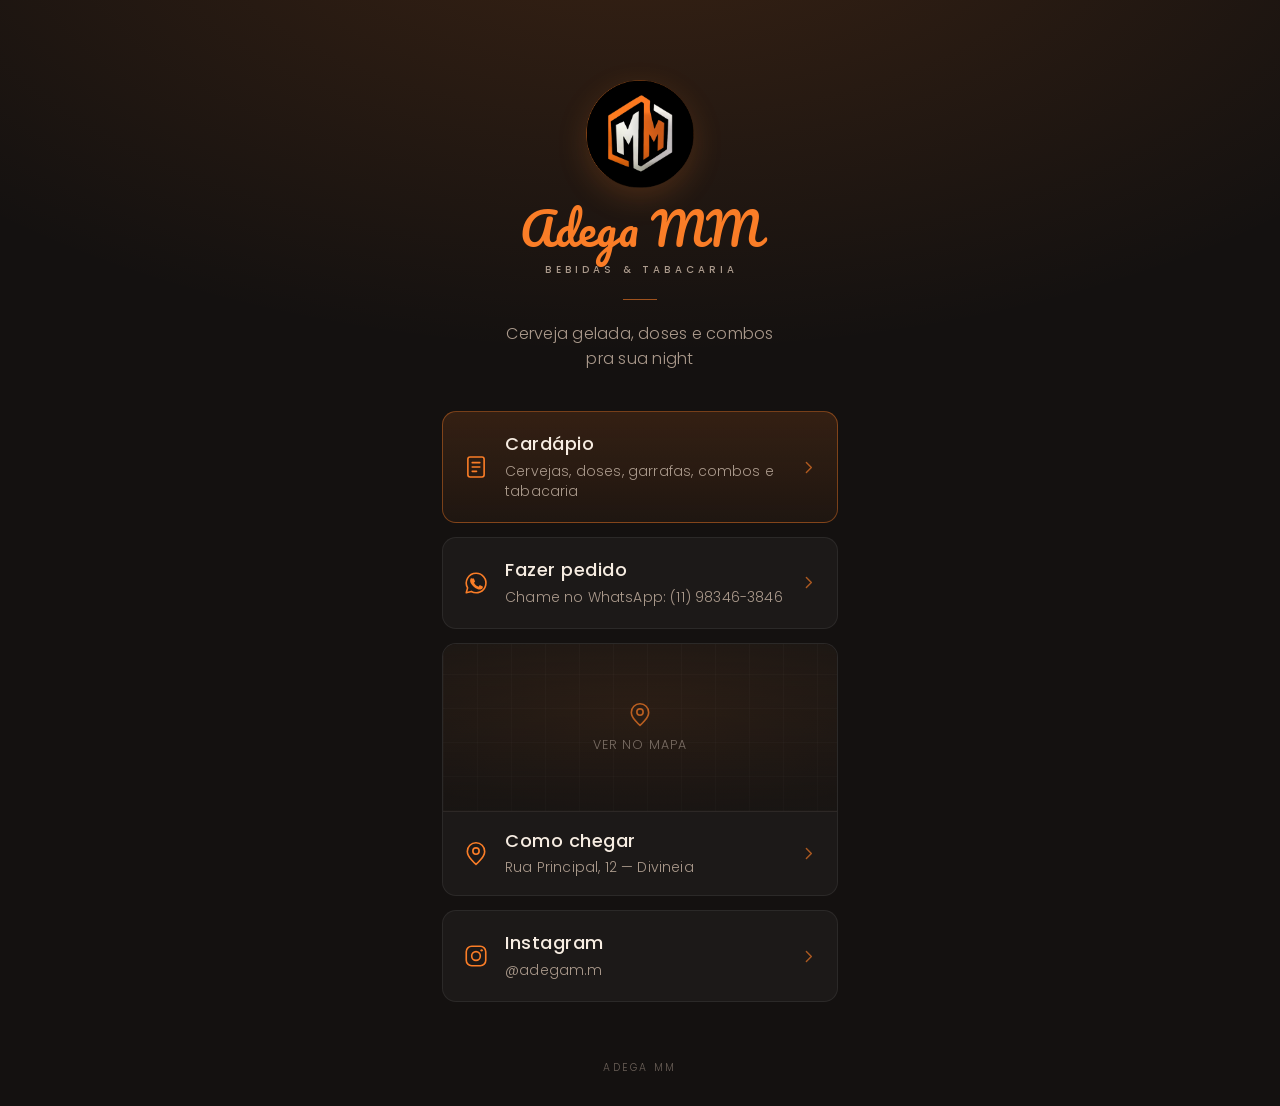
==== index.html @ 306d53d6 "Cria site de cardápio da Adega MM Site estático (sem backend) inspirado no catálogo do Brisa Lounge " ====
<!DOCTYPE html>
<html lang="pt-BR">
<head>
<meta charset="UTF-8">
<meta name="viewport" content="width=device-width, initial-scale=1.0">
<title>Adega MM</title>
<meta name="description" content="Cervejas, doses, garrafas, combos e tabacaria. Peça pelo WhatsApp.">
<meta property="og:title" content="Adega MM">
<meta property="og:description" content="Cervejas, doses, garrafas, combos e tabacaria.">
<meta property="og:image" content="assets/img/logo.png">
<meta property="og:type" content="website">
<link rel="icon" type="image/png" href="assets/img/favicon.png">
<link rel="apple-touch-icon" href="assets/img/apple-touch-icon.png">
<link rel="preconnect" href="https://fonts.googleapis.com">
<link rel="preconnect" href="https://fonts.gstatic.com" crossorigin>
<link rel="stylesheet" href="https://fonts.googleapis.com/css2?family=Pacifico&family=Poppins:wght@300;400;500;600&display=swap">
<style>
  :root {
    --ink: #141110;
    --orange: #fa7d27;
    --orange-light: #ff9a4d;
    --text: #f7ede2;
    --text-dim: #ab9a8c;
    --hairline: rgba(250, 125, 39, 0.2);
    --glass: rgba(255, 255, 255, 0.035);
  }

  * { box-sizing: border-box; }

  html { -webkit-text-size-adjust: 100%; }

  body {
    margin: 0;
    min-height: 100vh;
    min-height: 100dvh;
    background:
      radial-gradient(120% 70% at 50% -10%, rgba(250,125,39,0.16) 0%, transparent 60%),
      var(--ink);
    color: var(--text);
    font-family: 'Poppins', 'Helvetica Neue', Arial, sans-serif;
    font-weight: 300;
    -webkit-font-smoothing: antialiased;
    display: flex;
    flex-direction: column;
  }

  .wrap {
    flex: 1 0 auto;
    width: 100%;
    max-width: 440px;
    margin: 0 auto;
    padding: 52px 22px 24px;
    display: flex;
    flex-direction: column;
    justify-content: center;
  }

  .lockup {
    text-align: center;
    margin-bottom: 40px;
  }
  .lockup img {
    width: 108px;
    height: auto;
    margin: 0 auto 18px;
    display: block;
    border-radius: 50%;
    box-shadow: 0 10px 30px rgba(250, 125, 39, 0.18);
  }
  .wordmark {
    font-family: 'Pacifico', cursive;
    font-weight: 400;
    font-size: 2.5rem;
    line-height: 1;
    margin: 0;
    color: var(--orange);
  }
  .sub-mark {
    margin: 12px 0 0;
    font-size: 0.62rem;
    font-weight: 500;
    letter-spacing: 0.42em;
    text-indent: 0.42em;
    text-transform: uppercase;
    color: var(--text-dim);
  }
  .rule {
    width: 34px;
    height: 1px;
    background: var(--orange);
    opacity: 0.6;
    margin: 22px auto;
    border: 0;
  }
  .tagline {
    margin: 0;
    font-size: 1rem;
    line-height: 1.55;
    color: var(--text-dim);
    letter-spacing: 0.015em;
  }

  nav {
    display: flex;
    flex-direction: column;
    gap: 14px;
  }

  .card {
    position: relative;
    display: flex;
    align-items: center;
    gap: 16px;
    padding: 21px 20px;
    border-radius: 14px;
    background: var(--glass);
    border: 1px solid rgba(255, 255, 255, 0.07);
    color: var(--text);
    text-decoration: none;
    -webkit-tap-highlight-color: transparent;
    transition: border-color 0.25s ease, background 0.25s ease, transform 0.15s ease;
  }
  .card:hover {
    background: rgba(255, 255, 255, 0.06);
    border-color: var(--hairline);
  }
  .card:active { transform: scale(0.985); }
  .card:focus-visible {
    outline: 2px solid var(--orange);
    outline-offset: 3px;
  }

  .card.primary {
    background: linear-gradient(180deg, rgba(250,125,39,0.14) 0%, rgba(250,125,39,0.05) 100%);
    border-color: rgba(250, 125, 39, 0.4);
  }
  .card.primary:hover { border-color: rgba(250, 125, 39, 0.68); }

  .card .icon {
    flex: 0 0 auto;
    width: 26px;
    height: 26px;
    color: var(--orange);
  }
  .card .icon svg { display: block; width: 100%; height: 100%; }

  .card .body { flex: 1 1 auto; min-width: 0; }
  .card .label {
    display: block;
    font-size: 1.12rem;
    font-weight: 500;
    letter-spacing: 0.028em;
    line-height: 1.25;
  }
  .card .meta {
    display: block;
    margin-top: 5px;
    font-size: 0.87rem;
    font-weight: 300;
    line-height: 1.45;
    color: var(--text-dim);
    letter-spacing: 0.012em;
  }
  .card .chev {
    flex: 0 0 auto;
    width: 17px;
    height: 17px;
    color: var(--orange);
    opacity: 0.65;
    transition: opacity 0.25s ease, transform 0.25s ease;
  }
  .card:hover .chev { opacity: 1; transform: translateX(2px); }
  .card .chev svg { display: block; width: 100%; height: 100%; }

  .card.with-map {
    flex-direction: column;
    align-items: stretch;
    gap: 0;
    padding: 0;
    overflow: hidden;
  }
  .map-frame {
    position: relative;
    height: 168px;
    background: #1d1815;
    border-bottom: 1px solid rgba(255, 255, 255, 0.07);
    overflow: hidden;
  }
  .map-fallback {
    position: absolute;
    inset: 0;
    display: flex;
    flex-direction: column;
    align-items: center;
    justify-content: center;
    gap: 9px;
    color: var(--text-dim);
    background:
      radial-gradient(120% 90% at 50% 40%, rgba(250,125,39,0.1) 0%, transparent 70%),
      repeating-linear-gradient(90deg, rgba(255,255,255,0.028) 0 1px, transparent 1px 34px),
      repeating-linear-gradient(0deg, rgba(255,255,255,0.028) 0 1px, transparent 1px 34px);
  }
  .map-fallback svg { width: 26px; height: 26px; color: var(--orange); }
  .map-fallback span {
    font-size: 0.78rem;
    letter-spacing: 0.09em;
    text-transform: uppercase;
  }
  .map-frame iframe {
    position: relative;
    width: 100%;
    height: 100%;
    border: 0;
    display: block;
    filter: invert(0.9) hue-rotate(180deg) saturate(0.55) brightness(0.95) contrast(0.92);
    pointer-events: none;
    opacity: 0;
    transition: opacity 0.4s ease;
  }
  .map-frame iframe.is-ready { opacity: 1; }
  .map-frame::after {
    content: '';
    position: absolute;
    inset: 0;
    background: linear-gradient(180deg, rgba(20,17,16,0.18) 0%, rgba(20,17,16,0.42) 100%);
    pointer-events: none;
  }
  .card .card-inner {
    display: flex;
    align-items: center;
    gap: 16px;
    padding: 18px 20px;
  }

  footer {
    flex: 0 0 auto;
    text-align: center;
    padding: 34px 26px 30px;
    font-size: 0.66rem;
    font-weight: 300;
    letter-spacing: 0.22em;
    text-transform: uppercase;
    color: #6b6058;
  }

  @media (prefers-reduced-motion: no-preference) {
    .reveal {
      opacity: 0;
      transform: translateY(12px);
      animation: rise 0.65s cubic-bezier(0.22, 1, 0.36, 1) forwards;
    }
    .lockup.reveal { animation-delay: 0.05s; }
    nav .reveal:nth-child(1) { animation-delay: 0.20s; }
    nav .reveal:nth-child(2) { animation-delay: 0.29s; }
    nav .reveal:nth-child(3) { animation-delay: 0.38s; }
    nav .reveal:nth-child(4) { animation-delay: 0.47s; }
    @keyframes rise {
      to { opacity: 1; transform: translateY(0); }
    }
  }

  @media (min-width: 480px) {
    .wrap { padding-top: 80px; }
    .wordmark { font-size: 2.8rem; }
  }
</style>
</head>
<body>

<div class="wrap">

  <header class="lockup reveal">
    <img src="assets/img/logo.png" alt="Adega MM">
    <h1 class="wordmark">Adega MM</h1>
    <p class="sub-mark">Bebidas &amp; Tabacaria</p>
    <hr class="rule">
    <p class="tagline">Cerveja gelada, doses e combos<br>pra sua night</p>
  </header>

  <nav>
    <a class="card primary reveal" href="cardapio.html">
      <span class="icon" aria-hidden="true">
        <svg viewBox="0 0 24 24" fill="none" stroke="currentColor" stroke-width="1.5" stroke-linecap="round" stroke-linejoin="round">
          <rect x="4.5" y="2.75" width="15" height="18.5" rx="2"/>
          <path d="M8.5 8h7M8.5 12h7M8.5 16h4"/>
        </svg>
      </span>
      <span class="body">
        <span class="label">Cardápio</span>
        <span class="meta">Cervejas, doses, garrafas, combos e tabacaria</span>
      </span>
      <span class="chev" aria-hidden="true">
        <svg viewBox="0 0 24 24" fill="none" stroke="currentColor" stroke-width="2" stroke-linecap="round" stroke-linejoin="round"><path d="M9 5l7 7-7 7"/></svg>
      </span>
    </a>

    <a class="card reveal" href="https://wa.me/5511983463846" target="_blank" rel="noopener">
      <span class="icon" aria-hidden="true">
        <svg viewBox="0 0 24 24" fill="none" stroke="currentColor" stroke-width="1.5" stroke-linecap="round" stroke-linejoin="round">
          <path d="M12 3a9 9 0 0 0-7.75 13.5L3 21l4.65-1.22A9 9 0 1 0 12 3Z"/>
          <path d="M8.5 8.2c.2-.45.4-.46.6-.47.16 0 .35 0 .5.02.16.02.38-.06.6.46.22.53.75 1.84.82 1.98.07.13.11.29.02.47-.09.18-.14.29-.27.44-.13.16-.28.35-.4.47-.13.13-.27.27-.12.53.16.27.7 1.15 1.5 1.86 1.03.92 1.9 1.21 2.16 1.35.27.13.42.11.58-.07.16-.18.68-.8.86-1.07.18-.27.36-.22.6-.13.25.09 1.58.75 1.85.88.27.13.45.2.51.31.07.13.07.71-.16 1.4-.24.68-1.38 1.3-1.9 1.38-.5.08-1.13.11-1.83-.11-.42-.13-.96-.31-1.66-.6-2.92-1.26-4.83-4.2-4.98-4.4-.15-.2-1.2-1.6-1.2-3.05 0-1.45.76-2.16 1.03-2.46Z" fill="currentColor" stroke="none"/>
        </svg>
      </span>
      <span class="body">
        <span class="label">Fazer pedido</span>
        <span class="meta">Chame no WhatsApp: (11) 98346-3846</span>
      </span>
      <span class="chev" aria-hidden="true">
        <svg viewBox="0 0 24 24" fill="none" stroke="currentColor" stroke-width="2" stroke-linecap="round" stroke-linejoin="round"><path d="M9 5l7 7-7 7"/></svg>
      </span>
    </a>

    <a class="card with-map reveal" href="https://www.google.com/maps/search/?api=1&amp;query=Rua+Principal%2C+12+-+Divineia" target="_blank" rel="noopener">
      <span class="map-frame">
        <span class="map-fallback" aria-hidden="true">
          <svg viewBox="0 0 24 24" fill="none" stroke="currentColor" stroke-width="1.5" stroke-linecap="round" stroke-linejoin="round">
            <path d="M20 10.5c0 5.4-8 12-8 12s-8-6.6-8-12a8 8 0 0 1 16 0Z"/>
            <circle cx="12" cy="10.2" r="2.9"/>
          </svg>
          <span>Ver no mapa</span>
        </span>
        <iframe id="mapFrame"
          src="https://maps.google.com/maps?q=Rua%20Principal%2C%2012%2C%20Divineia&amp;z=16&amp;output=embed"
          loading="lazy"
          referrerpolicy="no-referrer-when-downgrade"
          title="Mapa da localização da Adega MM"
          tabindex="-1"
          aria-hidden="true"></iframe>
      </span>
      <span class="card-inner">
        <span class="icon" aria-hidden="true">
          <svg viewBox="0 0 24 24" fill="none" stroke="currentColor" stroke-width="1.5" stroke-linecap="round" stroke-linejoin="round">
            <path d="M20 10.5c0 5.4-8 12-8 12s-8-6.6-8-12a8 8 0 0 1 16 0Z"/>
            <circle cx="12" cy="10.2" r="2.9"/>
          </svg>
        </span>
        <span class="body">
          <span class="label">Como chegar</span>
          <span class="meta">Rua Principal, 12 — Divineia</span>
        </span>
        <span class="chev" aria-hidden="true">
          <svg viewBox="0 0 24 24" fill="none" stroke="currentColor" stroke-width="2" stroke-linecap="round" stroke-linejoin="round"><path d="M9 5l7 7-7 7"/></svg>
        </span>
      </span>
    </a>

    <a class="card reveal" href="https://instagram.com/adegam.m" target="_blank" rel="noopener">
      <span class="icon" aria-hidden="true">
        <svg viewBox="0 0 24 24" fill="none" stroke="currentColor" stroke-width="1.5" stroke-linecap="round" stroke-linejoin="round">
          <rect x="3" y="3" width="18" height="18" rx="5"/>
          <circle cx="12" cy="12" r="4"/>
          <circle cx="17.2" cy="6.8" r="1.1" fill="currentColor" stroke="none"/>
        </svg>
      </span>
      <span class="body">
        <span class="label">Instagram</span>
        <span class="meta">@adegam.m</span>
      </span>
      <span class="chev" aria-hidden="true">
        <svg viewBox="0 0 24 24" fill="none" stroke="currentColor" stroke-width="2" stroke-linecap="round" stroke-linejoin="round"><path d="M9 5l7 7-7 7"/></svg>
      </span>
    </a>
  </nav>

</div>

<footer>Adega MM</footer>

<script>
  (function () {
    var f = document.getElementById('mapFrame');
    if (!f) return;
    f.addEventListener('load', function () { f.classList.add('is-ready'); });
  })();
</script>

</body>
</html>
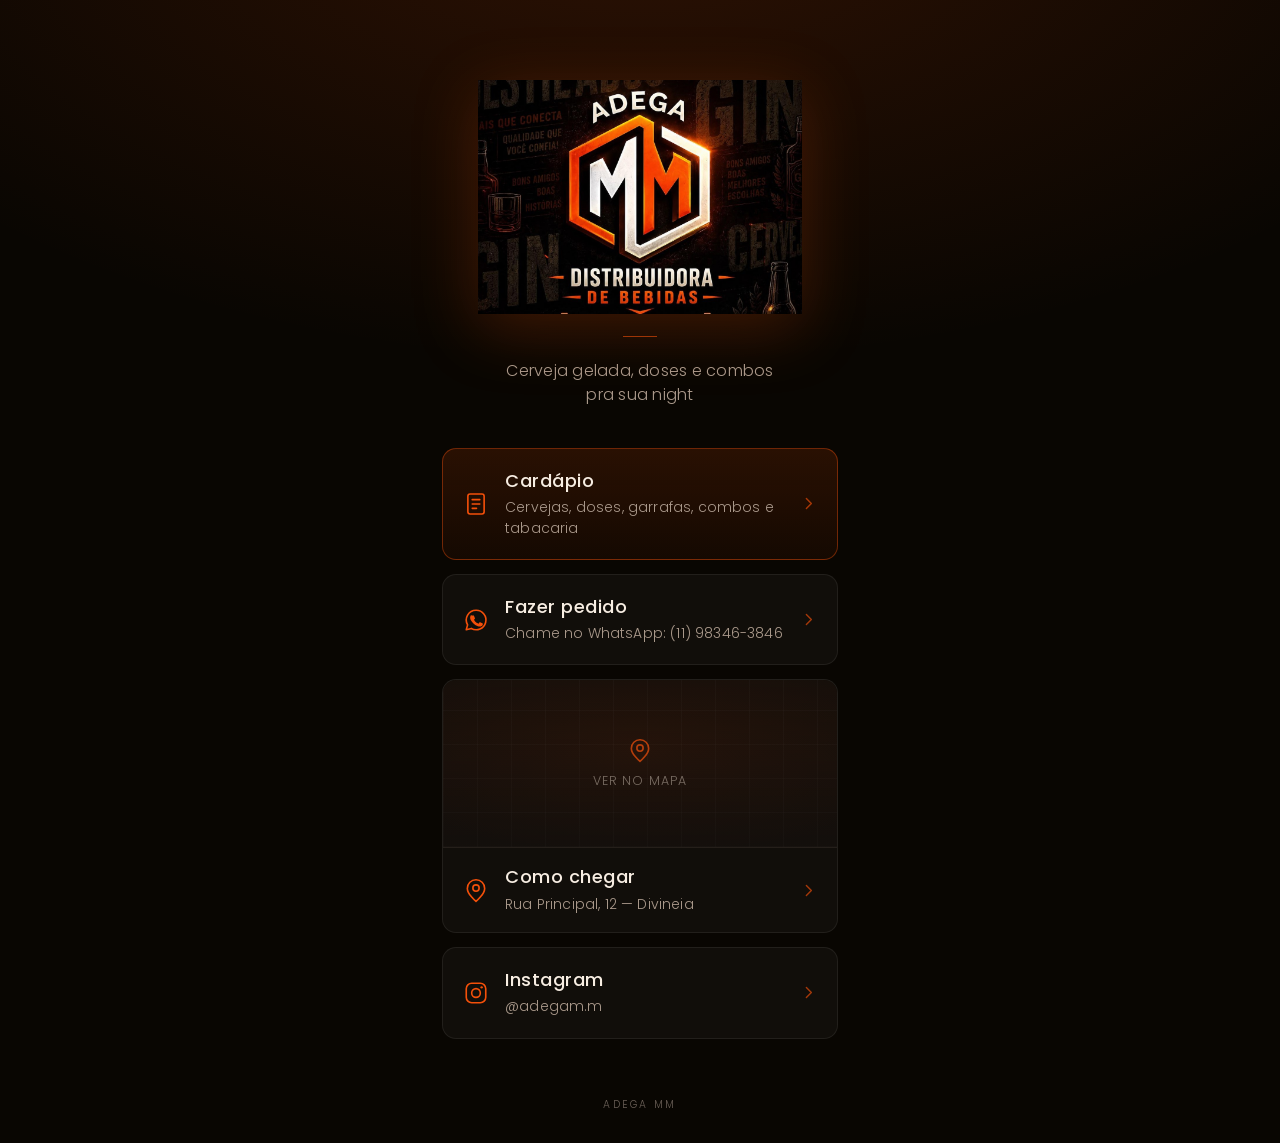
==== commit 040c9914: "Atualiza site pra nova identidade visual da Adega MM Cliente trocou de logo: agora é "ADEGA" + hexág" ====
--- a/index.html
+++ b/index.html
@@ -7,21 +7,21 @@
 <meta name="description" content="Cervejas, doses, garrafas, combos e tabacaria. Peça pelo WhatsApp.">
 <meta property="og:title" content="Adega MM">
 <meta property="og:description" content="Cervejas, doses, garrafas, combos e tabacaria.">
-<meta property="og:image" content="assets/img/logo.png">
+<meta property="og:image" content="assets/img/lockup.jpg">
 <meta property="og:type" content="website">
 <link rel="icon" type="image/png" href="assets/img/favicon.png">
 <link rel="apple-touch-icon" href="assets/img/apple-touch-icon.png">
 <link rel="preconnect" href="https://fonts.googleapis.com">
 <link rel="preconnect" href="https://fonts.gstatic.com" crossorigin>
-<link rel="stylesheet" href="https://fonts.googleapis.com/css2?family=Pacifico&family=Poppins:wght@300;400;500;600&display=swap">
+<link rel="stylesheet" href="https://fonts.googleapis.com/css2?family=Anton&family=Poppins:wght@300;400;500;600&display=swap">
 <style>
   :root {
-    --ink: #141110;
-    --orange: #fa7d27;
-    --orange-light: #ff9a4d;
+    --ink: #090602;
+    --orange: #f4500a;
+    --orange-light: #ff8a4a;
     --text: #f7ede2;
     --text-dim: #ab9a8c;
-    --hairline: rgba(250, 125, 39, 0.2);
+    --hairline: rgba(244, 80, 10, 0.2);
     --glass: rgba(255, 255, 255, 0.035);
   }
 
@@ -34,7 +34,7 @@
     min-height: 100vh;
     min-height: 100dvh;
     background:
-      radial-gradient(120% 70% at 50% -10%, rgba(250,125,39,0.16) 0%, transparent 60%),
+      radial-gradient(120% 70% at 50% -10%, rgba(244,80,10,0.16) 0%, transparent 60%),
       var(--ink);
     color: var(--text);
     font-family: 'Poppins', 'Helvetica Neue', Arial, sans-serif;
@@ -60,29 +60,12 @@
     margin-bottom: 40px;
   }
   .lockup img {
-    width: 108px;
+    width: 82%;
+    max-width: 300px;
     height: auto;
-    margin: 0 auto 18px;
+    margin: 0 auto;
     display: block;
-    border-radius: 50%;
-    box-shadow: 0 10px 30px rgba(250, 125, 39, 0.18);
-  }
-  .wordmark {
-    font-family: 'Pacifico', cursive;
-    font-weight: 400;
-    font-size: 2.5rem;
-    line-height: 1;
-    margin: 0;
-    color: var(--orange);
-  }
-  .sub-mark {
-    margin: 12px 0 0;
-    font-size: 0.62rem;
-    font-weight: 500;
-    letter-spacing: 0.42em;
-    text-indent: 0.42em;
-    text-transform: uppercase;
-    color: var(--text-dim);
+    filter: drop-shadow(0 14px 32px rgba(244, 80, 10, 0.22));
   }
   .rule {
     width: 34px;
@@ -131,10 +114,10 @@
   }
 
   .card.primary {
-    background: linear-gradient(180deg, rgba(250,125,39,0.14) 0%, rgba(250,125,39,0.05) 100%);
-    border-color: rgba(250, 125, 39, 0.4);
-  }
-  .card.primary:hover { border-color: rgba(250, 125, 39, 0.68); }
+    background: linear-gradient(180deg, rgba(244,80,10,0.14) 0%, rgba(244,80,10,0.05) 100%);
+    border-color: rgba(244, 80, 10, 0.4);
+  }
+  .card.primary:hover { border-color: rgba(244, 80, 10, 0.68); }
 
   .card .icon {
     flex: 0 0 auto;
@@ -182,7 +165,7 @@
   .map-frame {
     position: relative;
     height: 168px;
-    background: #1d1815;
+    background: #140e09;
     border-bottom: 1px solid rgba(255, 255, 255, 0.07);
     overflow: hidden;
   }
@@ -196,7 +179,7 @@
     gap: 9px;
     color: var(--text-dim);
     background:
-      radial-gradient(120% 90% at 50% 40%, rgba(250,125,39,0.1) 0%, transparent 70%),
+      radial-gradient(120% 90% at 50% 40%, rgba(244,80,10,0.1) 0%, transparent 70%),
       repeating-linear-gradient(90deg, rgba(255,255,255,0.028) 0 1px, transparent 1px 34px),
       repeating-linear-gradient(0deg, rgba(255,255,255,0.028) 0 1px, transparent 1px 34px);
   }
@@ -261,7 +244,7 @@
 
   @media (min-width: 480px) {
     .wrap { padding-top: 80px; }
-    .wordmark { font-size: 2.8rem; }
+    .lockup img { max-width: 340px; }
   }
 </style>
 </head>
@@ -270,9 +253,7 @@
 <div class="wrap">
 
   <header class="lockup reveal">
-    <img src="assets/img/logo.png" alt="Adega MM">
-    <h1 class="wordmark">Adega MM</h1>
-    <p class="sub-mark">Bebidas &amp; Tabacaria</p>
+    <img src="assets/img/lockup.jpg" alt="Adega MM — Distribuidora de Bebidas">
     <hr class="rule">
     <p class="tagline">Cerveja gelada, doses e combos<br>pra sua night</p>
   </header>
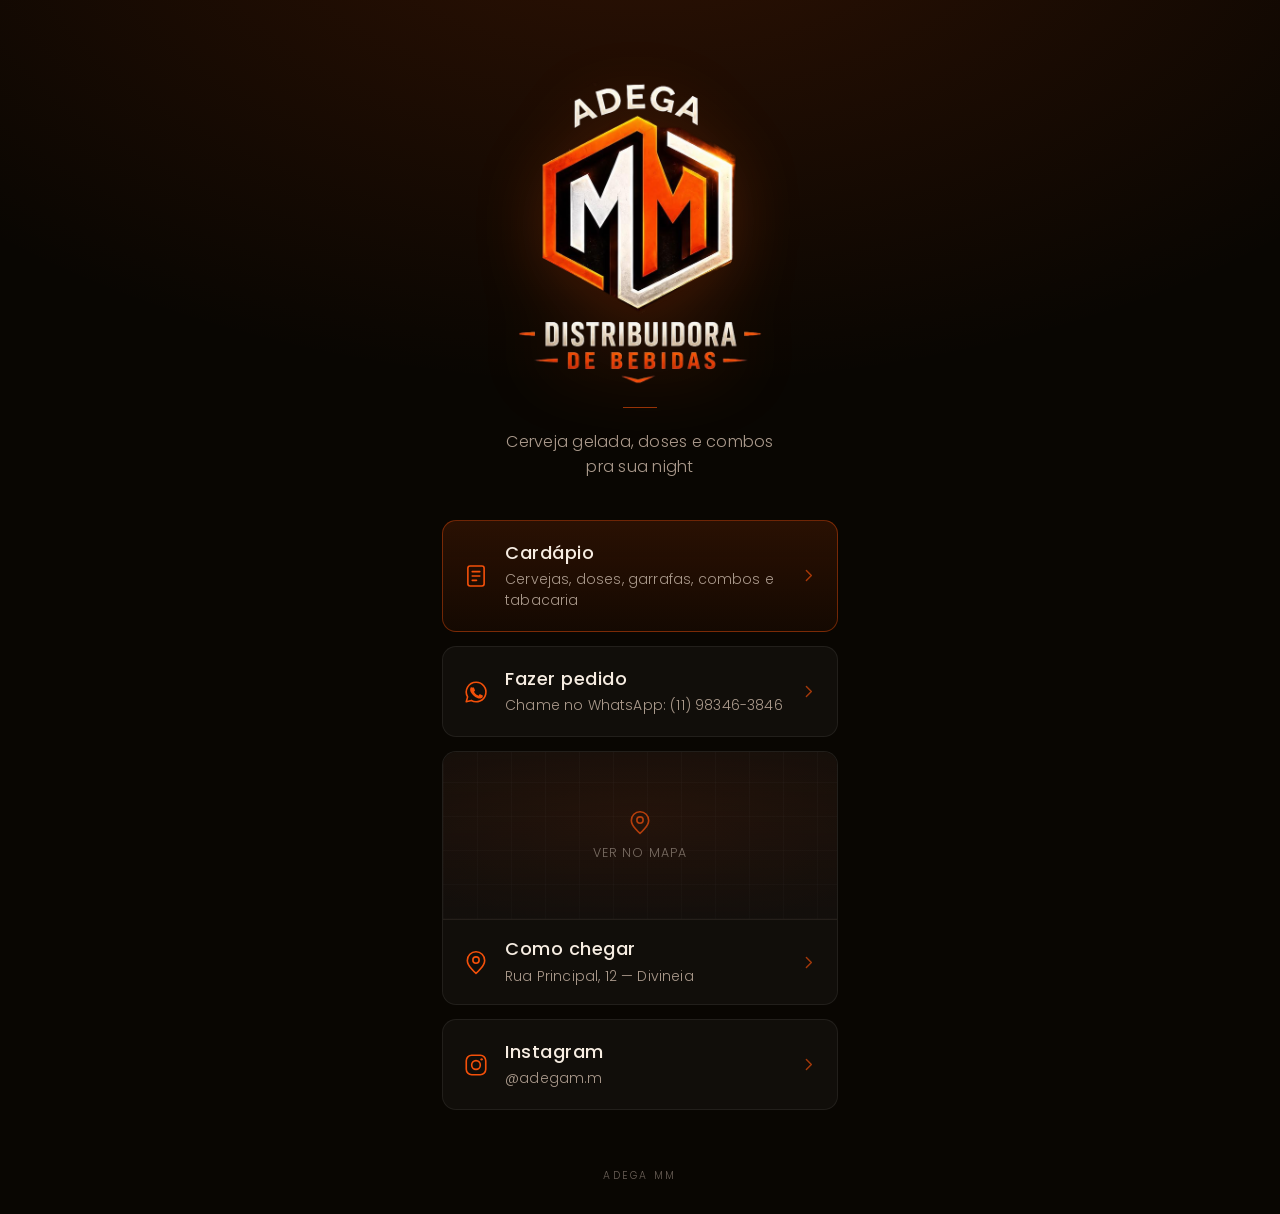
==== commit b227c35d: "Recorta a logo nova sem o fundo texturizado A arte do cliente vinha com fundo cheio de textura ("GIN" ====
--- a/index.html
+++ b/index.html
@@ -7,7 +7,7 @@
 <meta name="description" content="Cervejas, doses, garrafas, combos e tabacaria. Peça pelo WhatsApp.">
 <meta property="og:title" content="Adega MM">
 <meta property="og:description" content="Cervejas, doses, garrafas, combos e tabacaria.">
-<meta property="og:image" content="assets/img/lockup.jpg">
+<meta property="og:image" content="assets/img/og-image.jpg">
 <meta property="og:type" content="website">
 <link rel="icon" type="image/png" href="assets/img/favicon.png">
 <link rel="apple-touch-icon" href="assets/img/apple-touch-icon.png">
@@ -60,8 +60,8 @@
     margin-bottom: 40px;
   }
   .lockup img {
-    width: 82%;
-    max-width: 300px;
+    width: 62%;
+    max-width: 230px;
     height: auto;
     margin: 0 auto;
     display: block;
@@ -244,7 +244,7 @@
 
   @media (min-width: 480px) {
     .wrap { padding-top: 80px; }
-    .lockup img { max-width: 340px; }
+    .lockup img { max-width: 250px; }
   }
 </style>
 </head>
@@ -253,7 +253,7 @@
 <div class="wrap">
 
   <header class="lockup reveal">
-    <img src="assets/img/lockup.jpg" alt="Adega MM — Distribuidora de Bebidas">
+    <img src="assets/img/lockup.png" alt="Adega MM — Distribuidora de Bebidas">
     <hr class="rule">
     <p class="tagline">Cerveja gelada, doses e combos<br>pra sua night</p>
   </header>
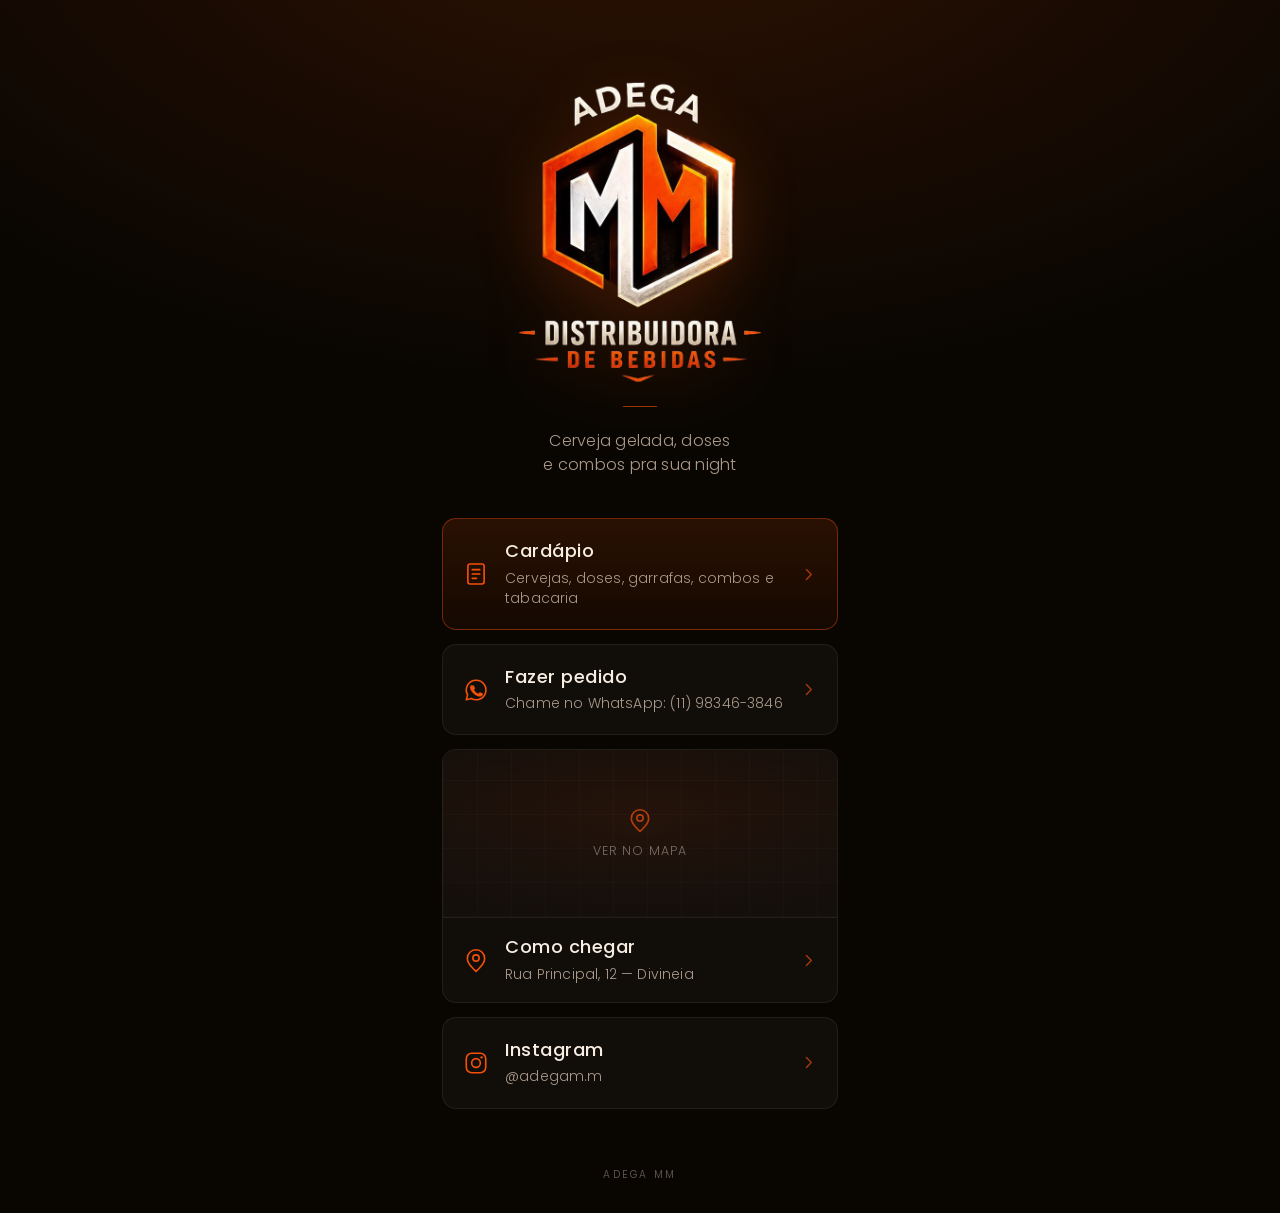
==== commit 69dbf03e: "Transforma o site em app na Cloudflare com painel de edição Mesmo modelo do Brisa: Worker + D1, serv" ====
--- a/index.html
+++ b/index.html
@@ -81,6 +81,15 @@
     line-height: 1.55;
     color: var(--text-dim);
     letter-spacing: 0.015em;
+    text-wrap: balance;
+    max-width: 30ch;
+    margin-inline: auto;
+  }
+  .hours {
+    margin: 10px 0 0;
+    font-size: 0.82rem;
+    color: var(--orange-light);
+    letter-spacing: 0.04em;
   }
 
   nav {
@@ -255,11 +264,12 @@
   <header class="lockup reveal">
     <img src="assets/img/lockup.png" alt="Adega MM — Distribuidora de Bebidas">
     <hr class="rule">
-    <p class="tagline">Cerveja gelada, doses e combos<br>pra sua night</p>
+    <p class="tagline" data-s="tagline">Cerveja gelada, doses e combos pra sua night</p>
+    <p class="hours" data-s="hours" hidden></p>
   </header>
 
   <nav>
-    <a class="card primary reveal" href="cardapio.html">
+    <a class="card primary reveal" href="cardapio">
       <span class="icon" aria-hidden="true">
         <svg viewBox="0 0 24 24" fill="none" stroke="currentColor" stroke-width="1.5" stroke-linecap="round" stroke-linejoin="round">
           <rect x="4.5" y="2.75" width="15" height="18.5" rx="2"/>
@@ -275,7 +285,7 @@
       </span>
     </a>
 
-    <a class="card reveal" href="https://wa.me/5511983463846" target="_blank" rel="noopener">
+    <a class="card reveal" id="linkWhatsapp" href="https://wa.me/5511983463846" target="_blank" rel="noopener">
       <span class="icon" aria-hidden="true">
         <svg viewBox="0 0 24 24" fill="none" stroke="currentColor" stroke-width="1.5" stroke-linecap="round" stroke-linejoin="round">
           <path d="M12 3a9 9 0 0 0-7.75 13.5L3 21l4.65-1.22A9 9 0 1 0 12 3Z"/>
@@ -284,14 +294,14 @@
       </span>
       <span class="body">
         <span class="label">Fazer pedido</span>
-        <span class="meta">Chame no WhatsApp: (11) 98346-3846</span>
+        <span class="meta">Chame no WhatsApp: <span id="metaWhatsapp">(11) 98346-3846</span></span>
       </span>
       <span class="chev" aria-hidden="true">
         <svg viewBox="0 0 24 24" fill="none" stroke="currentColor" stroke-width="2" stroke-linecap="round" stroke-linejoin="round"><path d="M9 5l7 7-7 7"/></svg>
       </span>
     </a>
 
-    <a class="card with-map reveal" href="https://www.google.com/maps/search/?api=1&amp;query=Rua+Principal%2C+12+-+Divineia" target="_blank" rel="noopener">
+    <a class="card with-map reveal" id="linkMaps" href="https://www.google.com/maps/search/?api=1&amp;query=Rua+Principal%2C+12+-+Divineia" target="_blank" rel="noopener">
       <span class="map-frame">
         <span class="map-fallback" aria-hidden="true">
           <svg viewBox="0 0 24 24" fill="none" stroke="currentColor" stroke-width="1.5" stroke-linecap="round" stroke-linejoin="round">
@@ -317,7 +327,7 @@
         </span>
         <span class="body">
           <span class="label">Como chegar</span>
-          <span class="meta">Rua Principal, 12 — Divineia</span>
+          <span class="meta" data-s="address">Rua Principal, 12 — Divineia</span>
         </span>
         <span class="chev" aria-hidden="true">
           <svg viewBox="0 0 24 24" fill="none" stroke="currentColor" stroke-width="2" stroke-linecap="round" stroke-linejoin="round"><path d="M9 5l7 7-7 7"/></svg>
@@ -325,7 +335,7 @@
       </span>
     </a>
 
-    <a class="card reveal" href="https://instagram.com/adegam.m" target="_blank" rel="noopener">
+    <a class="card reveal" id="linkInstagram" href="https://instagram.com/adegam.m" target="_blank" rel="noopener">
       <span class="icon" aria-hidden="true">
         <svg viewBox="0 0 24 24" fill="none" stroke="currentColor" stroke-width="1.5" stroke-linecap="round" stroke-linejoin="round">
           <rect x="3" y="3" width="18" height="18" rx="5"/>
@@ -335,7 +345,7 @@
       </span>
       <span class="body">
         <span class="label">Instagram</span>
-        <span class="meta">@adegam.m</span>
+        <span class="meta" id="metaInstagram">@adegam.m</span>
       </span>
       <span class="chev" aria-hidden="true">
         <svg viewBox="0 0 24 24" fill="none" stroke="currentColor" stroke-width="2" stroke-linecap="round" stroke-linejoin="round"><path d="M9 5l7 7-7 7"/></svg>
@@ -345,13 +355,43 @@
 
 </div>
 
-<footer>Adega MM</footer>
+<footer data-s="store_name">Adega MM</footer>
 
 <script>
   (function () {
     var f = document.getElementById('mapFrame');
-    if (!f) return;
     f.addEventListener('load', function () { f.classList.add('is-ready'); });
+
+    function phone(d) {
+      d = String(d).replace(/\D/g, '').replace(/^55(?=\d{10,11}$)/, '');
+      return d.length === 11 ? '(' + d.slice(0, 2) + ') ' + d.slice(2, 7) + '-' + d.slice(7)
+           : d.length === 10 ? '(' + d.slice(0, 2) + ') ' + d.slice(2, 6) + '-' + d.slice(6) : d;
+    }
+
+    // Textos e links editáveis no /admin. Sem servidor (GitHub Pages) fica o
+    // que já está escrito no HTML.
+    fetch('/api/settings', { cache: 'no-store' })
+      .then(function (r) { if (!r.ok) throw new Error(); return r.json(); })
+      .then(function (data) {
+        var s = data.settings;
+        document.title = s.store_name;
+        Array.prototype.forEach.call(document.querySelectorAll('[data-s]'), function (n) {
+          var v = s[n.getAttribute('data-s')];
+          if (v === undefined) return;
+          n.textContent = v;
+          if (n.hasAttribute('hidden') || !v) n.hidden = !v;
+        });
+        var wa = String(s.whatsapp).replace(/\D/g, '');
+        document.getElementById('linkWhatsapp').href = 'https://wa.me/' + (wa.length <= 11 ? '55' + wa : wa);
+        document.getElementById('metaWhatsapp').textContent = phone(wa);
+        document.getElementById('linkInstagram').href = 'https://instagram.com/' + encodeURIComponent(s.instagram);
+        document.getElementById('metaInstagram').textContent = '@' + s.instagram;
+        document.getElementById('linkInstagram').hidden = !s.instagram;
+        var q = encodeURIComponent(s.address);
+        document.getElementById('linkMaps').href = 'https://www.google.com/maps/search/?api=1&query=' + q;
+        if (f.dataset.q !== q) { f.dataset.q = q; f.src = 'https://maps.google.com/maps?q=' + q + '&z=16&output=embed'; }
+      })
+      .catch(function () {});
   })();
 </script>
 
